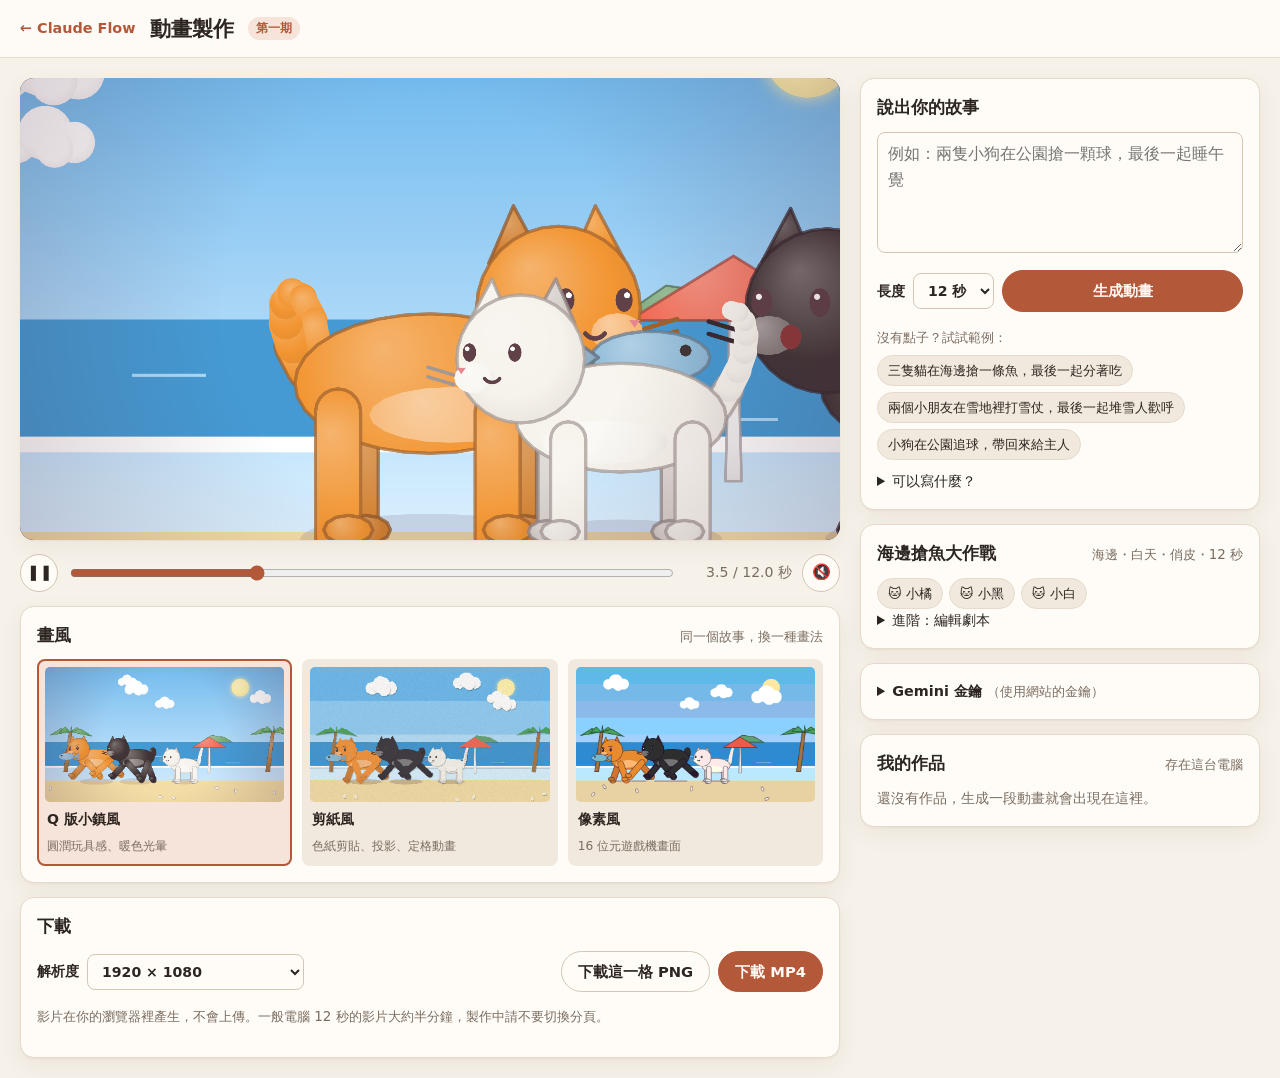
==== index.html @ 1a79f81e "feat: 動畫製作第一期：提示詞生成劇本、程式畫動畫、三種畫風、瀏覽器匯出 MP4 - 劇本格式與檢查（js/engine/script.js）：不認得的角色、動作、道具換成最接近的並說明 - 引擎" ====
<!doctype html>
<html lang="zh-Hant-TW">
<head>
  <meta charset="utf-8">
  <meta name="viewport" content="width=device-width, initial-scale=1">
  <title>動畫製作 · Claude Flow</title>
  <meta name="description" content="說幾句話，用程式畫出一段動畫，再切換畫風看效果">
  <link rel="icon" href="data:image/svg+xml,%3Csvg xmlns='http://www.w3.org/2000/svg' viewBox='0 0 64 64'%3E%3Crect width='64' height='64' rx='14' fill='%23b4583a'/%3E%3Cpath d='M22 18l26 14-26 14z' fill='%23fffaf5'/%3E%3C/svg%3E">
  <link rel="stylesheet" href="css/app.css">
</head>
<body>
  <header class="topbar">
    <a class="back" href="/">← Claude Flow</a>
    <h1>動畫製作</h1>
    <span class="tag">第一期</span>
  </header>

  <main class="layout">
    <section class="stage" aria-label="預覽">
      <div class="screen">
        <canvas id="view" width="1920" height="1080" aria-label="動畫預覽"></canvas>
        <div class="screen-msg" id="screenMsg" hidden></div>
      </div>
      <div class="transport">
        <button class="icon-btn" id="play" type="button" aria-label="暫停" title="播放／暫停（空白鍵）">❚❚</button>
        <input id="scrub" type="range" min="0" max="287" value="0" aria-label="時間">
        <span class="time" id="time">0.0 / 12.0 秒</span>
        <button class="icon-btn" id="sound" type="button" aria-pressed="false" aria-label="開啟聲音" title="聲音">🔇</button>
      </div>

      <div class="card">
        <div class="card-head"><h2>畫風</h2><span class="muted small">同一個故事，換一種畫法</span></div>
        <div class="styles" id="styles" role="radiogroup" aria-label="畫風"></div>
      </div>

      <div class="card">
        <div class="card-head"><h2>下載</h2></div>
        <div class="export-row">
          <label class="field inline">解析度
            <select id="res">
              <option value="1080">1920 × 1080</option>
              <option value="720">1280 × 720（檔案較小）</option>
            </select>
          </label>
          <div class="btns">
            <button class="btn" id="png" type="button">下載這一格 PNG</button>
            <button class="btn primary" id="mp4" type="button">下載 MP4</button>
          </div>
        </div>
        <div class="progress" id="progress" hidden>
          <div class="bar"><span id="bar"></span></div>
          <span class="muted small" id="progressLabel"></span>
          <button class="btn ghost small" id="cancel" type="button">取消</button>
        </div>
        <p class="alert" id="exportMsg" hidden></p>
        <p class="muted small">影片在你的瀏覽器裡產生，不會上傳。一般電腦 12 秒的影片大約半分鐘，製作中請不要切換分頁。</p>
      </div>
    </section>

    <aside class="panel">
      <div class="card">
        <div class="card-head"><h2>說出你的故事</h2></div>
        <textarea id="prompt" rows="4" maxlength="300" placeholder="例如：兩隻小狗在公園搶一顆球，最後一起睡午覺"></textarea>
        <div class="row">
          <label class="field inline">長度
            <select id="dur"><option value="8">8 秒</option><option value="12" selected>12 秒</option><option value="16">16 秒</option></select>
          </label>
          <button class="btn primary grow" id="generate" type="button">生成動畫</button>
        </div>
        <p class="alert" id="genMsg" hidden></p>
        <div class="samples">
          <span class="muted small">沒有點子？試試範例：</span>
          <div id="samples" class="chips"></div>
        </div>
        <details class="tips">
          <summary>可以寫什麼？</summary>
          <p class="small">角色：人（小孩、大人）、貓、狗，最多 5 個。場景：雪地公園、海邊、城市街道、森林、草地公園、家裡客廳，可以是白天、黃昏或晚上。
            動作：走、跑、追、逃、躡手躡腳、跳、揮手、歡呼、跳舞、說話、大笑、哭、生氣、嚇一跳、思考、指、坐、睡、跌倒、轉圈、丟、撿、給、吃、擁抱。
            道具：球、雪球、魚、骨頭、禮物、蛋糕、花、氣球、星星、愛心、書、蘋果、冰淇淋、雨傘。</p>
          <p class="small">沒有的東西會用最接近的代替，並在下方告訴你。</p>
        </details>
      </div>

      <div class="card" id="scriptCard" hidden>
        <div class="card-head"><h2 id="scriptTitle">劇本</h2><span class="muted small" id="scriptMeta"></span></div>
        <div class="chips" id="cast"></div>
        <ul class="notes" id="notes"></ul>
        <details>
          <summary>進階：編輯劇本</summary>
          <textarea id="json" rows="12" spellcheck="false"></textarea>
          <div class="row"><button class="btn small" id="applyJson" type="button">套用</button><span class="muted small" id="jsonMsg"></span></div>
        </details>
      </div>

      <div class="card">
        <details id="keyBox">
          <summary><strong>Gemini 金鑰</strong> <span class="muted small" id="keyState"></span></summary>
          <p class="small muted">生成劇本要用 Google 的 Gemini。可以填你自己的免費金鑰（到 <a href="https://aistudio.google.com/apikey" target="_blank" rel="noopener">Google AI Studio</a> 申請），只存在這台電腦的瀏覽器；沒填時使用網站的金鑰，額度大家共用。</p>
          <div class="row">
            <input id="key" type="password" autocomplete="off" placeholder="AIza…" aria-label="Gemini 金鑰">
            <button class="btn small" id="saveKey" type="button">儲存</button>
            <button class="btn ghost small" id="clearKey" type="button">清除</button>
          </div>
        </details>
      </div>

      <div class="card">
        <div class="card-head"><h2>我的作品</h2><span class="muted small">存在這台電腦</span></div>
        <ul class="works" id="works"></ul>
      </div>
    </aside>
  </main>

  <script type="module" src="js/main.js"></script>
</body>
</html>
---- css/app.css ----
/* 動畫製作：沿用 Claude Flow「溫暖質感」的色彩 */
:root {
  --bg: #f6f1e9; --surface: #fffcf7; --surface-2: #f1e9dd; --text: #2d2520; --muted: #7a6d61;
  --border: #e5dacb; --border-strong: #d4c6b3; --primary: #b4583a; --primary-hover: #9c4a30; --primary-soft: #f6e3d9; --primary-text: #fffaf5;
  --danger: #b23b2a; --danger-bg: #f8e1dc; --success: #4c7a46; --success-bg: #e3eedf;
  --radius: 14px; --radius-sm: 8px;
  --shadow: 0 1px 2px rgb(80 50 25 / 0.05), 0 8px 24px rgb(80 50 25 / 0.06);
  --font: 'Noto Sans TC', 'PingFang TC', 'Microsoft JhengHei', system-ui, sans-serif;
  --serif: 'Noto Serif TC', 'Songti TC', 'PMingLiU', serif;
  color-scheme: light;
}
@media (prefers-color-scheme: dark) {
  :root {
    --bg: #1c1814; --surface: #25201b; --surface-2: #2e2822; --text: #f1e9de; --muted: #b2a393; --border: #3b332b; --border-strong: #4c4238;
    --primary: #dd8c69; --primary-hover: #e9a284; --primary-soft: #3f2a20; --primary-text: #1c1814;
    --danger: #ec8270; --danger-bg: #43231d; --success: #9cc590; --success-bg: #24331f;
    --shadow: 0 1px 2px rgb(0 0 0 / 0.25), 0 8px 24px rgb(0 0 0 / 0.25); color-scheme: dark;
  }
}
* { box-sizing: border-box; }
[hidden] { display: none !important; }
body { margin: 0; background: var(--bg); color: var(--text); font-family: var(--font); line-height: 1.6; -webkit-font-smoothing: antialiased; }
a { color: var(--primary); }
h1, h2 { font-family: var(--serif); margin: 0; }
h1 { font-size: 1.3rem; }
h2 { font-size: 1.05rem; }
.muted { color: var(--muted); }
.small { font-size: 0.84rem; }

.topbar { position: sticky; top: 0; z-index: 5; display: flex; align-items: center; gap: 14px; padding: 12px 20px; background: color-mix(in srgb, var(--surface) 88%, transparent); backdrop-filter: blur(8px); border-bottom: 1px solid var(--border); }
.back { text-decoration: none; font-weight: 600; font-size: 0.9rem; }
.tag { font-size: 0.75rem; padding: 2px 8px; border-radius: 999px; background: var(--primary-soft); color: var(--primary); font-weight: 600; }

.layout { max-width: 1360px; margin: 0 auto; padding: 20px; display: grid; grid-template-columns: minmax(0, 1fr) 400px; gap: 20px; align-items: start; }
.stage, .panel { display: flex; flex-direction: column; gap: 14px; min-width: 0; }

.card { background: var(--surface); border: 1px solid var(--border); border-radius: var(--radius); padding: 16px; box-shadow: var(--shadow); }
.card-head { display: flex; align-items: baseline; justify-content: space-between; gap: 8px; margin-bottom: 10px; }

.screen { position: relative; aspect-ratio: 16 / 9; border-radius: var(--radius); overflow: hidden; background: #1b1714; box-shadow: var(--shadow); }
.screen canvas { width: 100%; height: 100%; display: block; }
.screen-msg { position: absolute; inset: 0; display: grid; place-items: center; padding: 20px; text-align: center; background: rgb(27 23 20 / 0.72); color: #f6efe4; font-size: 1.05rem; }
.screen-msg .spin { display: inline-block; width: 22px; height: 22px; border: 3px solid #f6efe4; border-right-color: transparent; border-radius: 50%; animation: spin 0.8s linear infinite; vertical-align: -5px; margin-right: 8px; }
@keyframes spin { to { transform: rotate(360deg); } }

.transport { display: flex; align-items: center; gap: 10px; }
.transport input[type=range] { flex: 1; min-width: 0; accent-color: var(--primary); }
.time { font-variant-numeric: tabular-nums; color: var(--muted); font-size: 0.88rem; min-width: 7.5em; text-align: right; }

.btn, .icon-btn { font: inherit; border: 1px solid var(--border-strong); background: var(--surface); color: var(--text); border-radius: 999px; cursor: pointer; transition: background 0.15s, border-color 0.15s; }
.btn { padding: 8px 16px; font-weight: 600; font-size: 0.92rem; }
.btn:hover:not(:disabled), .icon-btn:hover:not(:disabled) { background: var(--surface-2); }
.btn:disabled, .icon-btn:disabled { opacity: 0.5; cursor: not-allowed; }
.btn.primary { background: var(--primary); border-color: var(--primary); color: var(--primary-text); }
.btn.primary:hover:not(:disabled) { background: var(--primary-hover); }
.btn.ghost { background: transparent; border-color: transparent; color: var(--muted); }
.btn.small { padding: 4px 12px; font-size: 0.84rem; }
.icon-btn { width: 38px; height: 38px; display: grid; place-items: center; font-size: 0.95rem; }
:focus-visible { outline: 3px solid color-mix(in srgb, var(--primary) 40%, transparent); outline-offset: 2px; }

textarea, input, select { font: inherit; color: var(--text); background: var(--surface); border: 1px solid var(--border-strong); border-radius: var(--radius-sm); padding: 8px 10px; width: 100%; }
textarea { resize: vertical; }
#json { font-family: ui-monospace, Consolas, monospace; font-size: 0.8rem; margin-top: 8px; }
.field.inline { display: flex; align-items: center; gap: 8px; font-size: 0.88rem; font-weight: 600; white-space: nowrap; }
.field.inline select { width: auto; }
.row { display: flex; align-items: center; gap: 8px; margin-top: 10px; flex-wrap: wrap; }
.row input { flex: 1; min-width: 140px; }
.grow { flex: 1; }

.alert { margin: 10px 0 0; padding: 10px 12px; border-radius: var(--radius-sm); font-size: 0.88rem; }
.alert.error { background: var(--danger-bg); color: var(--danger); }
.alert.ok { background: var(--success-bg); color: var(--success); }

.samples { margin-top: 12px; }
.chips { display: flex; flex-wrap: wrap; gap: 6px; margin-top: 6px; }
.chip { font: inherit; font-size: 0.82rem; padding: 4px 10px; border-radius: 999px; border: 1px solid var(--border); background: var(--surface-2); color: var(--text); cursor: pointer; text-align: left; }
.chip:hover { border-color: var(--border-strong); }
.cast { cursor: default; }
details summary { cursor: pointer; font-size: 0.9rem; }
.tips { margin-top: 10px; }
.notes { margin: 8px 0; padding-left: 18px; font-size: 0.85rem; color: var(--muted); }
.notes:empty { display: none; }

.styles { display: grid; grid-template-columns: repeat(3, minmax(0, 1fr)); gap: 10px; }
.style-opt { font: inherit; display: flex; flex-direction: column; gap: 6px; padding: 6px; border: 2px solid transparent; border-radius: var(--radius-sm); background: var(--surface-2); color: var(--text); cursor: pointer; text-align: left; }
.style-opt canvas { width: 100%; aspect-ratio: 16 / 9; border-radius: 5px; display: block; background: var(--border); }
.style-opt strong { font-size: 0.88rem; padding: 0 2px; }
.style-opt span { font-size: 0.76rem; color: var(--muted); padding: 0 2px 2px; }
.style-opt[aria-checked=true] { border-color: var(--primary); background: var(--primary-soft); }

.export-row { display: flex; align-items: center; justify-content: space-between; gap: 10px; flex-wrap: wrap; }
.btns { display: flex; gap: 8px; flex-wrap: wrap; }
.progress { display: flex; align-items: center; gap: 10px; margin-top: 12px; flex-wrap: wrap; }
.bar { flex: 1; min-width: 160px; height: 8px; border-radius: 999px; background: var(--surface-2); overflow: hidden; }
.bar span { display: block; height: 100%; width: 0; background: var(--primary); transition: width 0.2s; }

.works { list-style: none; margin: 0; padding: 0; display: flex; flex-direction: column; gap: 6px; }
.works:empty::before { content: '還沒有作品，生成一段動畫就會出現在這裡。'; color: var(--muted); font-size: 0.85rem; }
.works li { display: flex; align-items: center; gap: 8px; }
.works button.open { flex: 1; text-align: left; font: inherit; font-size: 0.88rem; background: none; border: 1px solid var(--border); border-radius: var(--radius-sm); padding: 6px 10px; color: var(--text); cursor: pointer; overflow: hidden; text-overflow: ellipsis; white-space: nowrap; }
.works button.open:hover { background: var(--surface-2); }

@media (max-width: 980px) {
  .layout { grid-template-columns: 1fr; }
}
@media (max-width: 560px) {
  .layout { padding: 12px 16px; }
  .styles { gap: 6px; }
  .export-row .btns, .export-row .btns .btn { width: 100%; }
}
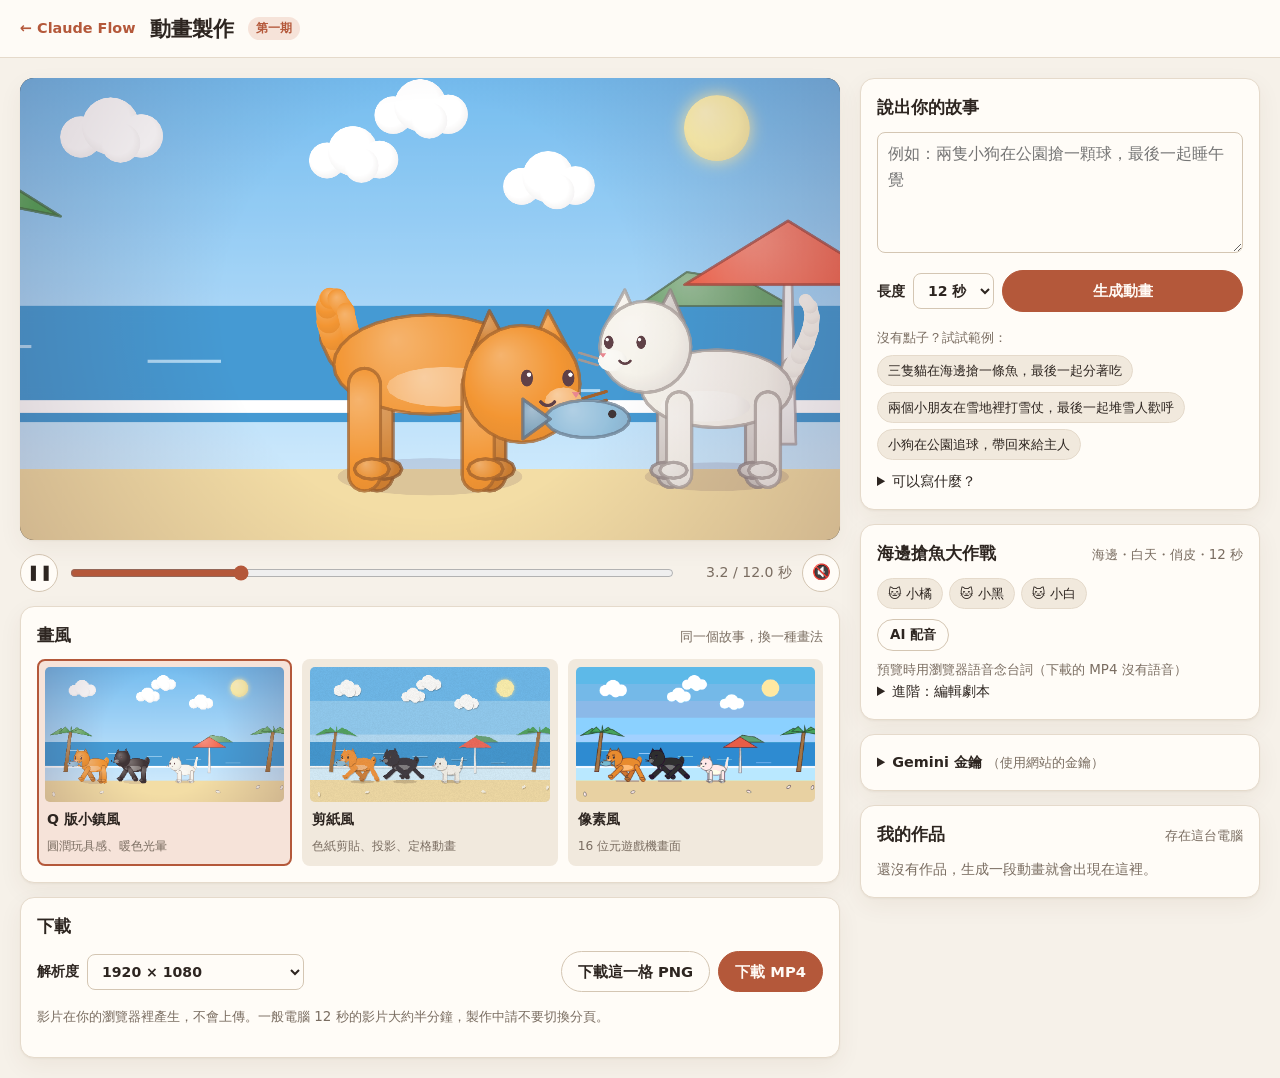
==== commit 1024cb25: "feat: AI 配音：整部動畫一次配音，語音混進預覽與 MP4 - engine/voice.js：取出台詞（voiceLines）、依語音長度拉長說話時間並把之後的動作／字幕／鏡頭往後移   （r" ====
--- a/index.html
+++ b/index.html
@@ -84,6 +84,10 @@
       <div class="card" id="scriptCard" hidden>
         <div class="card-head"><h2 id="scriptTitle">劇本</h2><span class="muted small" id="scriptMeta"></span></div>
         <div class="chips" id="cast"></div>
+        <div class="row voice-row">
+          <button class="btn small" id="voiceBtn" type="button">AI 配音</button>
+          <span class="muted small" id="voiceState"></span>
+        </div>
         <ul class="notes" id="notes"></ul>
         <details>
           <summary>進階：編輯劇本</summary>
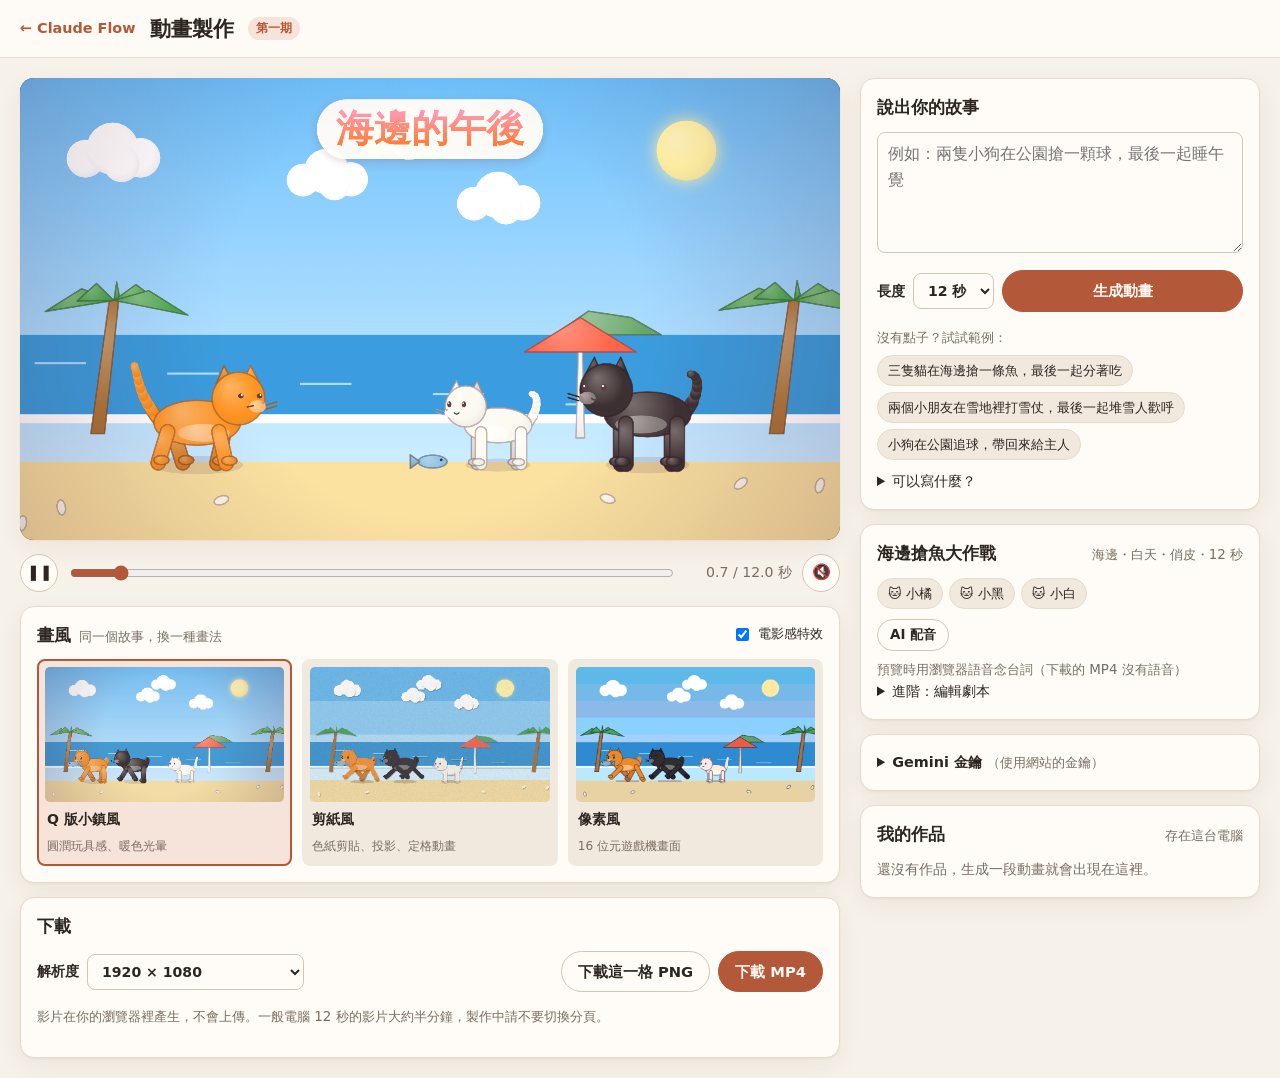
==== commit 9a82be5c: "feat: 電影感特效（PixiJS + pixi-filters） 用 PixiJS 8.23.0（WebGL）把每一格再加 pixi-filters 6.1.5 的濾鏡（都是 MIT，放在 ven" ====
--- a/index.html
+++ b/index.html
@@ -29,7 +29,8 @@
       </div>
 
       <div class="card">
-        <div class="card-head"><h2>畫風</h2><span class="muted small">同一個故事，換一種畫法</span></div>
+        <div class="card-head"><h2>畫風</h2><span class="muted small">同一個故事，換一種畫法</span>
+          <label class="small fx-toggle" id="fxLabel" hidden><input type="checkbox" id="fxToggle"> 電影感特效</label></div>
         <div class="styles" id="styles" role="radiogroup" aria-label="畫風"></div>
       </div>
 
--- a/css/app.css
+++ b/css/app.css
@@ -108,3 +108,5 @@
   .styles { gap: 6px; }
   .export-row .btns, .export-row .btns .btn { width: 100%; }
 }
+
+.fx-toggle { margin-left: auto; display: inline-flex; align-items: center; gap: 6px; cursor: pointer; white-space: nowrap; }
